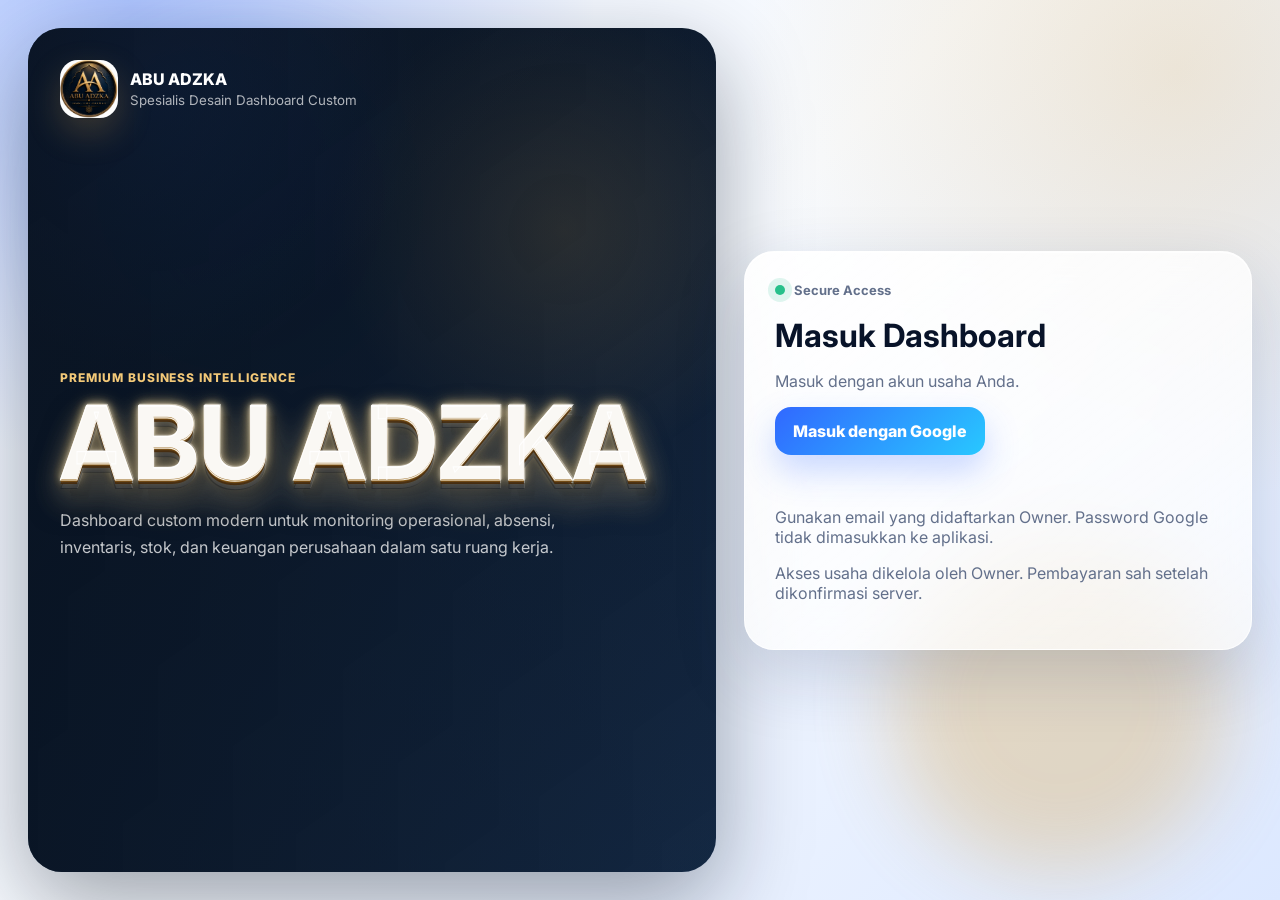
==== uji-v2/index.html @ 294c3aa7 "Add files via upload Tambah versi pengujian ABU ADZKA V2" ====
<!DOCTYPE html>
<html lang="id">
<head>
  <meta charset="UTF-8">
  <meta name="viewport" content="width=device-width, initial-scale=1.0">
  <title>ABU ADZKA Dashboard Custom</title>
  <meta name="theme-color" content="#07111f">
  <meta name="description" content="ABU ADZKA dashboard custom untuk absensi, inventaris, stock barang, dan laporan keuangan.">
  <meta name="mobile-web-app-capable" content="yes">
  <meta name="apple-mobile-web-app-capable" content="yes">
  <meta name="apple-mobile-web-app-status-bar-style" content="black-translucent">
  <meta name="apple-mobile-web-app-title" content="ABU ADZKA">
  
  <link rel="icon" type="image/png" sizes="192x192" href="icons/icon-192.png">
  <link rel="apple-touch-icon" href="icons/apple-touch-icon.png">
  <link rel="preconnect" href="https://fonts.googleapis.com">
  <link rel="preconnect" href="https://fonts.gstatic.com" crossorigin>
  <link href="https://fonts.googleapis.com/css2?family=Inter:wght@400;500;600;700;800&display=swap" rel="stylesheet">
  <link rel="stylesheet" href="styles.css">
<link rel="stylesheet" href="workspace.css">
<link rel="manifest" href="manifest.webmanifest">
</head>
<body>
  <div class="ambient ambient-a"></div>
  <div class="ambient ambient-b"></div>

  <main id="loginScreen" class="login-shell">
    <section class="login-stage">
      <div class="login-brand">
        <img src="assets/abu-adzka-logo.png" alt="Logo Abu Adzka">
        <div>
          <span>ABU ADZKA</span>
          <small>Spesialis Desain Dashboard Custom</small>
        </div>
      </div>
      <div class="login-visual">
        <div class="orbital-card card-one">
          <strong>USAHA</strong>
          <span>Pencatatan Terpusat</span>
        </div>
        <div class="orbital-card card-two">
          <strong>5</strong>
          <span>Sub Dashboard</span>
        </div>
        <div class="hologram">
          <img src="assets/abu-adzka-logo.png" alt="">
        </div>
      </div>
      <div class="login-copy">
        <p class="eyebrow">Premium Business Intelligence</p>
        <h1>ABU ADZKA</h1>
        <p>Dashboard custom modern untuk monitoring operasional, absensi, inventaris, stok, dan keuangan perusahaan dalam satu ruang kerja.</p>
      </div>
    </section>

    <section class="login-panel glass-panel">
      <div class="panel-head">
        <span class="status-dot"></span>
        <span>Secure Access</span>
      </div>
      <h2>Masuk Dashboard</h2>
      <p class="muted">Masuk dengan akun usaha Anda.</p>
      <div id="googleLogin"><button id="googleLoginBtn" class="primary-btn" type="button">Masuk dengan Google</button><p id="loginError" class="error-text" aria-live="polite"></p><p class="muted">Gunakan email yang didaftarkan Owner. Password Google tidak dimasukkan ke aplikasi.</p></div>
      <p class="muted">Akses usaha dikelola oleh Owner. Pembayaran sah setelah dikonfirmasi server.</p>
    </section>
  </main>

  <div id="appShell" class="app-shell hidden">
    <aside class="sidebar">
      <div class="brand-lockup">
        <img src="assets/abu-adzka-logo.png" alt="Logo Abu Adzka">
        <div>
          <strong>ABU ADZKA</strong>
          <span>Dashboard Custom</span>
        </div>
      </div>
      <nav class="nav-list" aria-label="Menu dashboard"><button class="nav-item active" data-view="main"><span class="icon icon-dashboard" aria-hidden="true"></span>Dashboard Utama</button>
<button class="nav-item " data-view="orders"><span class="icon icon-sales" aria-hidden="true"></span>Transaksi & Pemesanan</button>
<button class="nav-item " data-view="clients"><span class="icon icon-attendance" aria-hidden="true"></span>Data Base Klien</button>
<button class="nav-item " data-view="sales"><span class="icon icon-sales" aria-hidden="true"></span>Laporan Penjualan</button>
<button class="nav-item " data-view="finance"><span class="icon icon-finance" aria-hidden="true"></span>Laporan Keuangan</button>
<button class="nav-item " data-view="attendance"><span class="icon icon-attendance" aria-hidden="true"></span>Absensi Karyawan</button>
<button class="nav-item " data-view="inventory"><span class="icon icon-inventory" aria-hidden="true"></span>Daftar Inventaris</button>
<button class="nav-item " data-view="stock"><span class="icon icon-stock" aria-hidden="true"></span>Stock Barang</button>
<button class="nav-item " data-view="masters"><span class="icon icon-inventory" aria-hidden="true"></span>Master Dokumen</button>
<button class="nav-item " data-view="settings"><span class="icon icon-dashboard" aria-hidden="true"></span>Setting</button>
<button class="nav-item " data-view="history"><span class="icon icon-finance" aria-hidden="true"></span>History Transaksi</button></nav>
      <div class="profile-card">
        <img src="assets/abu-adzka-logo.png" alt="">
        <div>
          <strong id="profileName">Admin</strong>
          <span id="profileRole">Administrator</span>
        </div>
      </div>
      <button id="logoutBtn" class="ghost-btn">Keluar</button>
    </aside>

    <section class="workspace">
      <header class="topbar">
        <button id="menuToggle" class="icon-btn menu-lines" aria-label="Buka menu"><span></span><span></span><span></span></button>
        <div class="title-block">
          <p id="roleCaption">Administrator Workspace</p>
          <h2 id="viewTitle">Dashboard Utama</h2>
        </div>
        <div class="top-actions">
          <input id="globalSearch" type="search" placeholder="Cari data, menu, laporan...">
          <button id="themeToggle" class="icon-btn theme-glyph" aria-label="Ganti tema"><span></span></button>
          <button id="exportBtn" class="primary-btn small">Ekspor</button>
        </div>
      </header>

      <div id="connectionStatus" role="status" class="connection-status">Menghubungkan ke server…</div><div id="draftNotice"></div><section id="permissionNotice" class="permission-notice hidden"></section>

      <section id="view-main" class="view active"><div id="finance-overview"></div><p class="legacy-label">Ringkasan dan bagan asli dipertahankan di bawah. Grafik aktivitas, kehadiran, pengeluaran dan performa berikut masih ilustrasi lama; gunakan ringkasan keuangan server di atas untuk keputusan usaha.</p>
        <div class="metric-grid">
          <article class="metric-card blue">
            <span>Total Karyawan</span>
            <strong id="metricEmployees">0</strong>
            <small>+12% dari bulan lalu</small>
          </article>
          <article class="metric-card gold">
            <span>Total Inventaris</span>
            <strong id="metricInventory">0</strong>
            <small>+8% aset aktif</small>
          </article>
          <article class="metric-card coral">
            <span>Total Stock Barang</span>
            <strong id="metricStock">0</strong>
            <small>+15% perputaran barang</small>
          </article>
          <article class="metric-card mint">
            <span>Selisih Catatan Lama</span>
            <strong id="metricProfit">Rp 0</strong>
            <small>Belum direkonsiliasi ke buku kas</small>
          </article>
        </div>

        <div class="dashboard-grid">
          <article class="panel chart-panel">
            <div class="section-head">
              <div>
                <h3>Ringkasan Aktivitas</h3>
                <p>Performa operasional 7 hari terakhir</p>
              </div>
              <select>
                <option>7 Hari Terakhir</option>
                <option>30 Hari Terakhir</option>
              </select>
            </div>
            <div class="line-chart">
              <svg viewBox="0 0 720 260" role="img" aria-label="Grafik aktivitas">
                <defs>
                  <linearGradient id="chartFill" x1="0" x2="0" y1="0" y2="1">
                    <stop offset="0%" stop-color="#3c7bff" stop-opacity=".42"/>
                    <stop offset="100%" stop-color="#3c7bff" stop-opacity="0"/>
                  </linearGradient>
                  <filter id="lineGlow" x="-20%" y="-30%" width="140%" height="170%">
                    <feGaussianBlur stdDeviation="5" result="blur"/>
                    <feMerge>
                      <feMergeNode in="blur"/>
                      <feMergeNode in="SourceGraphic"/>
                    </feMerge>
                  </filter>
                </defs>
                <path class="grid-line" d="M20 48H700M20 108H700M20 168H700M20 228H700"/>
                <path class="area" d="M20 216 C90 94 126 142 170 82 C220 12 248 208 298 120 C348 28 382 140 430 160 C498 188 522 78 575 96 C626 114 646 60 700 24 L700 238 L20 238 Z"/>
                <path class="stroke-shadow" d="M20 216 C90 94 126 142 170 82 C220 12 248 208 298 120 C348 28 382 140 430 160 C498 188 522 78 575 96 C626 114 646 60 700 24"/>
                <path class="stroke" d="M20 216 C90 94 126 142 170 82 C220 12 248 208 298 120 C348 28 382 140 430 160 C498 188 522 78 575 96 C626 114 646 60 700 24"/>
              </svg>
            </div>
          </article>
          <article class="panel activity-panel">
            <div class="section-head">
              <div>
                <h3>Aktivitas Terbaru</h3>
                <p>Update sistem otomatis</p>
              </div>
            </div>
            <div id="activityList" class="activity-list"></div>
          </article>
        </div>

        <div class="mini-grid">
          <article class="panel radial-panel">
            <h3>Persentase Kehadiran</h3>
            <div class="radial" style="--value: 92"><strong>92%</strong><span>Bulan ini</span></div>
          </article>
          <article class="panel low-stock-panel">
            <h3>Stock Menipis</h3>
            <div id="lowStockList"></div>
          </article>
          <article class="panel donut-panel">
            <h3>Pengeluaran Bulan Ini</h3>
            <div class="donut"><strong>Rp 85,4 Jt</strong><span>Total</span></div>
          </article>
          <article class="panel histogram-panel">
            <h3>Performa Mingguan</h3>
            <div class="histogram-3d" aria-label="Histogram performa mingguan">
              <span style="--h: 46%; --c: #3168ff"><i>Sen</i></span>
              <span style="--h: 64%; --c: #28c8ff"><i>Sel</i></span>
              <span style="--h: 52%; --c: #d7a44b"><i>Rab</i></span>
              <span style="--h: 78%; --c: #28c08b"><i>Kam</i></span>
              <span style="--h: 90%; --c: #ff6177"><i>Jum</i></span>
              <span style="--h: 68%; --c: #7b61ff"><i>Sab</i></span>
            </div>
          </article>
        </div>
      </section>

      <section id="view-attendance" class="view"></section>
      <section id="view-inventory" class="view"></section>
      <section id="view-stock" class="view"></section>
      <section id="view-sales" class="view"></section>
      <section id="view-finance" class="view"></section><section id="view-orders" class="view"></section><section id="view-clients" class="view"></section><section id="view-masters" class="view"></section><section id="view-settings" class="view"></section><section id="view-history" class="view"></section>
    </section>
  </div>

  <div id="toast" class="toast" role="status" aria-live="polite"></div><dialog id="detailDialog"><button class="table-btn" onclick="this.closest('dialog').close()">Tutup</button><div id="detailBody"></div></dialog>
  
  <script src="app.js"></script>
<script src="config.js"></script>
<script src="google-transport.js"></script>
<script src="workspace.js"></script>
</body>
</html>
---- uji-v2/styles.css ----
:root {
  --bg: #07111f;
  --panel: rgba(255, 255, 255, .88);
  --panel-dark: rgba(9, 18, 35, .84);
  --text: #081329;
  --muted: #63708b;
  --line: rgba(95, 123, 172, .18);
  --blue: #3168ff;
  --cyan: #32d5ff;
  --gold: #d7a44b;
  --coral: #ff6177;
  --mint: #28c08b;
  --shadow: 0 24px 70px rgba(21, 41, 83, .18);
}

* { box-sizing: border-box; }

body {
  margin: 0;
  min-height: 100vh;
  font-family: Inter, system-ui, -apple-system, BlinkMacSystemFont, "Segoe UI", sans-serif;
  color: var(--text);
  background:
    radial-gradient(circle at 10% 0%, rgba(48, 104, 255, .34), transparent 32%),
    radial-gradient(circle at 92% 8%, rgba(215, 164, 75, .22), transparent 30%),
    linear-gradient(135deg, #eef4ff 0%, #f8fbff 45%, #dce8ff 100%);
  overflow-x: hidden;
}

button, input, select { font: inherit; }
button { cursor: pointer; }

.hidden { display: none !important; }

.ambient {
  position: fixed;
  width: 340px;
  height: 340px;
  border-radius: 50%;
  filter: blur(40px);
  opacity: .32;
  pointer-events: none;
}

.ambient-a { top: 6%; left: 6%; background: #2d74ff; }
.ambient-b { right: 4%; bottom: 3%; background: #d7a44b; }

.glass-panel,
.panel,
.metric-card,
.topbar,
.profile-card,
.credential-grid button {
  border: 1px solid rgba(255, 255, 255, .72);
  background: linear-gradient(145deg, rgba(255, 255, 255, .92), rgba(255, 255, 255, .68));
  box-shadow: var(--shadow), inset 0 1px 0 rgba(255, 255, 255, .72);
  backdrop-filter: blur(24px);
}

.login-shell {
  position: relative;
  z-index: 1;
  min-height: 100vh;
  display: grid;
  grid-template-columns: minmax(0, 1.15fr) minmax(340px, .85fr);
  gap: 28px;
  padding: 28px;
}

.login-stage {
  min-height: calc(100vh - 56px);
  border-radius: 34px;
  padding: 32px;
  color: white;
  overflow: hidden;
  position: relative;
  background:
    radial-gradient(circle at 78% 24%, rgba(215, 164, 75, .22), transparent 28%),
    radial-gradient(circle at 18% 8%, rgba(49, 104, 255, .18), transparent 28%),
    linear-gradient(145deg, rgba(7, 17, 31, .98), rgba(10, 35, 68, .94));
  box-shadow: 0 30px 90px rgba(6, 15, 32, .38);
}

.login-stage::before {
  content: "";
  position: absolute;
  inset: 0;
  background:
    linear-gradient(90deg, rgba(7, 17, 31, .78), rgba(7, 17, 31, .26)),
    linear-gradient(135deg, rgba(255, 255, 255, .04), transparent 38%);
}

.login-brand,
.login-copy,
.login-visual { position: relative; z-index: 1; }

.login-brand,
.brand-lockup {
  display: flex;
  align-items: center;
  gap: 12px;
}

.login-brand img,
.brand-lockup img {
  width: 58px;
  height: 58px;
  border-radius: 18px;
  object-fit: cover;
  box-shadow: 0 14px 35px rgba(215, 164, 75, .24);
}

.login-brand span,
.brand-lockup strong { display: block; font-weight: 800; }
.login-brand small,
.brand-lockup span { color: rgba(255, 255, 255, .68); }

.login-copy {
  max-width: 620px;
  margin-top: 28vh;
}

.eyebrow {
  color: #f3c978;
  font-weight: 800;
  letter-spacing: .08em;
  text-transform: uppercase;
  font-size: 12px;
}

.login-copy h1 {
  margin: 10px 0;
  font-size: clamp(46px, 8vw, 102px);
  line-height: .92;
  letter-spacing: 0;
  color: transparent;
  background:
    linear-gradient(180deg, #ffffff 0%, #fff8dd 18%, #f7ce73 36%, #b77922 58%, #fff2bd 76%, #ffffff 100%);
  -webkit-background-clip: text;
  background-clip: text;
  -webkit-text-stroke: 1.15px rgba(255, 255, 255, .86);
  text-shadow:
    0 -1px 0 rgba(255, 255, 255, .95),
    0 1px 0 #9d7027,
    0 2px 0 #704914,
    0 4px 0 rgba(70, 39, 5, .82),
    0 9px 0 rgba(6, 13, 27, .3),
    0 18px 34px rgba(0, 0, 0, .52),
    0 0 4px rgba(255, 255, 255, .52),
    0 0 8px rgba(255, 222, 139, .42),
    0 0 13px rgba(215, 164, 75, .3);
  filter:
    drop-shadow(1px -1px 0 rgba(255, 255, 255, .68))
    drop-shadow(10px 12px 0 rgba(0, 0, 0, .16))
    drop-shadow(0 0 7px rgba(255, 209, 96, .32));
}

.login-copy p:last-child {
  max-width: 560px;
  color: rgba(255, 255, 255, .76);
  line-height: 1.7;
}

.login-visual {
  display: none;
}

.hologram {
  position: absolute;
  right: 8%;
  top: 18%;
  width: min(34vw, 360px);
  aspect-ratio: 1;
  border-radius: 50%;
  transform: rotateY(-18deg) rotateX(10deg);
  filter: drop-shadow(0 38px 50px rgba(215, 164, 75, .28));
  opacity: .86;
}

.hologram img {
  width: 100%;
  height: 100%;
  object-fit: cover;
  border-radius: 50%;
}

.orbital-card {
  position: absolute;
  border: 1px solid rgba(255, 255, 255, .22);
  background: rgba(255, 255, 255, .1);
  backdrop-filter: blur(18px);
  border-radius: 22px;
  padding: 16px 18px;
  color: white;
  transform: rotateY(-18deg) translateZ(70px);
}

.orbital-card strong { display: block; font-size: 28px; }
.orbital-card span { color: rgba(255, 255, 255, .7); font-size: 12px; }
.card-one { right: 8%; bottom: 20%; }
.card-two { right: 34%; top: 26%; }

.login-panel {
  align-self: center;
  border-radius: 30px;
  padding: 30px;
  position: relative;
  z-index: 2;
}

.panel-head {
  display: flex;
  align-items: center;
  gap: 9px;
  color: var(--muted);
  font-size: 13px;
  font-weight: 700;
}

.status-dot {
  width: 10px;
  height: 10px;
  border-radius: 999px;
  background: var(--mint);
  box-shadow: 0 0 0 7px rgba(40, 192, 139, .14);
}

.login-panel h2 { margin: 18px 0 6px; font-size: 32px; }
.muted { color: var(--muted); }

form { display: grid; gap: 16px; margin-top: 24px; }
label span { display: block; font-size: 13px; font-weight: 800; margin-bottom: 8px; }
input, select {
  width: 100%;
  border: 1px solid rgba(79, 105, 154, .18);
  background: rgba(255, 255, 255, .78);
  border-radius: 16px;
  padding: 13px 14px;
  color: var(--text);
  outline: none;
}

input:focus, select:focus { border-color: rgba(49, 104, 255, .62); box-shadow: 0 0 0 4px rgba(49, 104, 255, .1); }

input[type="file"] {
  padding: 10px;
  cursor: pointer;
}

input[type="file"]::file-selector-button {
  border: 0;
  border-radius: 12px;
  padding: 10px 13px;
  margin-right: 12px;
  color: white;
  font-weight: 800;
  background: linear-gradient(135deg, #3168ff, #28c8ff);
  box-shadow: 0 10px 20px rgba(49, 104, 255, .18);
}

.primary-btn,
.ghost-btn,
.icon-btn,
.table-btn {
  border: 0;
  border-radius: 16px;
  font-weight: 800;
}

.primary-btn {
  color: white;
  padding: 14px 18px;
  background: linear-gradient(135deg, #3168ff, #28c8ff);
  box-shadow: 0 16px 34px rgba(49, 104, 255, .26);
}

.primary-btn.small { padding: 11px 15px; border-radius: 13px; }

.ghost-btn {
  color: white;
  padding: 13px 15px;
  background: rgba(255, 255, 255, .09);
}

.icon-btn {
  width: 44px;
  height: 44px;
  display: grid;
  place-items: center;
  background: rgba(255, 255, 255, .78);
  color: var(--text);
}

.error-text { min-height: 20px; color: #e63f55; font-weight: 700; }

.credential-grid {
  display: grid;
  grid-template-columns: repeat(3, 1fr);
  gap: 10px;
  margin-top: 20px;
}

.credential-grid button {
  border-radius: 16px;
  padding: 12px;
  color: var(--text);
  font-weight: 800;
}

.app-shell {
  position: relative;
  z-index: 1;
  min-height: 100vh;
  display: grid;
  grid-template-columns: 280px minmax(0, 1fr);
}

.sidebar {
  min-height: 100vh;
  position: sticky;
  top: 0;
  padding: 24px;
  display: flex;
  flex-direction: column;
  gap: 22px;
  color: white;
  background:
    linear-gradient(160deg, rgba(5, 13, 27, .98), rgba(12, 35, 72, .94)),
    radial-gradient(circle at 30% 12%, rgba(49, 104, 255, .5), transparent 32%);
  box-shadow: 18px 0 60px rgba(4, 13, 29, .28);
}

.nav-list { display: grid; gap: 9px; }

.nav-item {
  border: 1px solid transparent;
  border-radius: 16px;
  padding: 14px 14px;
  color: rgba(255, 255, 255, .76);
  background: transparent;
  display: flex;
  align-items: center;
  gap: 11px;
  text-align: left;
  font-weight: 800;
}

.nav-item.active,
.nav-item:hover {
  color: white;
  border-color: rgba(255, 255, 255, .16);
  background: linear-gradient(135deg, rgba(49, 104, 255, .8), rgba(40, 200, 255, .22));
  box-shadow: inset 0 1px 0 rgba(255, 255, 255, .16), 0 16px 38px rgba(49, 104, 255, .2);
}

.icon {
  width: 28px;
  height: 28px;
  display: grid;
  place-items: center;
  border-radius: 10px;
  background:
    linear-gradient(145deg, rgba(255, 255, 255, .2), rgba(255, 255, 255, .04)),
    radial-gradient(circle at 30% 20%, rgba(255, 255, 255, .28), transparent 38%);
  position: relative;
  flex: 0 0 28px;
  overflow: hidden;
  box-shadow:
    inset 1px 1px 0 rgba(255, 255, 255, .22),
    inset -3px -4px 8px rgba(0, 0, 0, .18),
    0 8px 16px rgba(0, 0, 0, .18);
  transform: translateZ(0);
}

.icon::before,
.icon::after {
  content: "";
  position: absolute;
}

.icon-dashboard::before {
  width: 14px;
  height: 14px;
  background:
    linear-gradient(currentColor 0 0) left top / 6px 6px no-repeat,
    linear-gradient(currentColor 0 0) right top / 6px 6px no-repeat,
    linear-gradient(currentColor 0 0) left bottom / 6px 6px no-repeat,
    linear-gradient(currentColor 0 0) right bottom / 6px 6px no-repeat;
  color: currentColor;
}

.icon-attendance::before {
  width: 14px;
  height: 14px;
  border: 2px solid currentColor;
  border-radius: 6px;
}

.icon-attendance::after {
  width: 8px;
  height: 2px;
  background: currentColor;
  top: 8px;
}

.icon-inventory::before {
  width: 14px;
  height: 14px;
  border: 2px solid currentColor;
  border-radius: 4px;
  transform: rotate(45deg) scale(.82);
}

.icon-stock::before {
  width: 16px;
  height: 12px;
  border-top: 2px solid currentColor;
  border-bottom: 2px solid currentColor;
}

.icon-stock::after {
  width: 16px;
  height: 2px;
  background: currentColor;
}

.icon-sales::before {
  width: 16px;
  height: 14px;
  border-left: 2px solid currentColor;
  border-bottom: 2px solid currentColor;
}

.icon-sales::after {
  width: 13px;
  height: 9px;
  border-top: 2px solid currentColor;
  border-right: 2px solid currentColor;
  transform: rotate(-38deg) translate(1px, -1px);
}

.icon-finance::before {
  width: 13px;
  height: 16px;
  border: 2px solid currentColor;
  border-radius: 4px;
}

.icon-finance::after {
  width: 7px;
  height: 2px;
  background: currentColor;
  box-shadow: 0 5px 0 currentColor;
}

.menu-lines {
  gap: 4px;
  padding: 0;
}

.menu-lines span {
  display: block;
  width: 18px;
  height: 2px;
  border-radius: 999px;
  background: currentColor;
}

.theme-glyph span {
  width: 18px;
  height: 18px;
  display: block;
  border-radius: 50%;
  border: 2px solid currentColor;
  background: linear-gradient(90deg, currentColor 0 50%, transparent 50% 100%);
}

.profile-card {
  margin-top: auto;
  border-radius: 20px;
  padding: 12px;
  display: flex;
  align-items: center;
  gap: 10px;
  background: rgba(255, 255, 255, .1);
  border-color: rgba(255, 255, 255, .16);
  color: white;
}

.profile-card img {
  width: 44px;
  height: 44px;
  border-radius: 14px;
  object-fit: cover;
}

.profile-card span { display: block; font-size: 12px; color: rgba(255,255,255,.64); }

.workspace {
  padding: 24px;
  min-width: 0;
}

.topbar {
  position: sticky;
  top: 18px;
  z-index: 10;
  border-radius: 24px;
  padding: 16px;
  display: flex;
  align-items: center;
  gap: 16px;
}

#menuToggle { display: none; }
.title-block { min-width: 220px; }
.title-block p { margin: 0 0 4px; color: var(--muted); font-size: 13px; font-weight: 800; }
.title-block h2 { margin: 0; font-size: 24px; }

.top-actions {
  margin-left: auto;
  display: flex;
  align-items: center;
  gap: 10px;
}

.top-actions input { width: min(34vw, 380px); }

.view { display: none; padding-top: 22px; }
.view.active { display: block; }

.metric-grid {
  display: grid;
  grid-template-columns: repeat(4, minmax(0, 1fr));
  gap: 16px;
}

.metric-card {
  position: relative;
  overflow: hidden;
  min-height: 142px;
  padding: 22px;
  border-radius: 24px;
  transform-style: preserve-3d;
  isolation: isolate;
  box-shadow:
    0 28px 70px rgba(21, 41, 83, .18),
    0 12px 22px rgba(49, 104, 255, .08),
    inset 0 1px 0 rgba(255, 255, 255, .9),
    inset 0 -14px 34px rgba(16, 32, 62, .06);
}

.metric-card::after {
  content: "";
  position: absolute;
  right: -34px;
  top: -34px;
  width: 112px;
  height: 112px;
  border-radius: 34px;
  transform: rotate(20deg);
  background: var(--accent);
  opacity: .18;
  filter: blur(.2px);
  box-shadow: -18px 26px 34px rgba(11, 25, 50, .08);
  z-index: 0;
}

.metric-card::before {
  content: "";
  position: absolute;
  right: 24px;
  bottom: 22px;
  width: 44px;
  height: 44px;
  border-radius: 14px;
  background:
    linear-gradient(145deg, color-mix(in srgb, var(--accent), white 20%), color-mix(in srgb, var(--accent), black 8%));
  box-shadow:
    0 18px 32px color-mix(in srgb, var(--accent), transparent 70%),
    inset 2px 2px 0 rgba(255, 255, 255, .38),
    inset -8px -10px 18px rgba(0, 0, 0, .14);
  opacity: .34;
  transform: translateZ(0) rotateX(10deg) rotateY(-12deg);
  z-index: 0;
  pointer-events: none;
}

.metric-card span,
.metric-card strong,
.metric-card small {
  position: relative;
  z-index: 1;
}
.metric-card span { color: var(--muted); font-weight: 800; font-size: 13px; }
.metric-card strong { display: block; margin: 16px 0 8px; font-size: clamp(27px, 3vw, 38px); text-shadow: 0 8px 18px rgba(11, 24, 52, .14); }
.metric-card small { color: var(--mint); font-weight: 800; }
.metric-card.blue { --accent: var(--blue); }
.metric-card.gold { --accent: var(--gold); }
.metric-card.coral { --accent: var(--coral); }
.metric-card.mint { --accent: var(--mint); }

.dashboard-grid {
  display: grid;
  grid-template-columns: minmax(0, 1.25fr) minmax(320px, .75fr);
  gap: 16px;
  margin-top: 16px;
}

.mini-grid,
.data-layout {
  display: grid;
  grid-template-columns: repeat(4, minmax(0, 1fr));
  gap: 16px;
  margin-top: 16px;
}

.panel {
  border-radius: 24px;
  padding: 20px;
}

.section-head {
  display: flex;
  justify-content: space-between;
  gap: 14px;
  align-items: start;
  margin-bottom: 16px;
}

.section-head h3,
.panel h3 { margin: 0 0 6px; }
.section-head p { margin: 0; color: var(--muted); font-size: 13px; }
.section-head select { width: auto; min-width: 150px; padding: 10px 12px; border-radius: 13px; }

.line-chart svg { width: 100%; height: 260px; display: block; }
.line-chart {
  position: relative;
  border-radius: 20px;
  overflow: hidden;
  background:
    linear-gradient(180deg, rgba(255,255,255,.18), rgba(49,104,255,.04)),
    repeating-linear-gradient(90deg, transparent 0 68px, rgba(49,104,255,.05) 69px 70px);
  transform: perspective(900px) rotateX(4deg);
  box-shadow:
    inset 0 1px 0 rgba(255,255,255,.72),
    inset 0 -24px 50px rgba(49,104,255,.08);
}
.line-chart::after {
  content: "";
  position: absolute;
  inset: auto 7% 8px 7%;
  height: 20px;
  border-radius: 50%;
  background: rgba(49, 104, 255, .24);
  filter: blur(16px);
}
.grid-line { stroke: rgba(94, 116, 155, .18); stroke-width: 1; }
.area { fill: url(#chartFill); }
.stroke-shadow { fill: none; stroke: rgba(15, 42, 110, .28); stroke-width: 14; stroke-linecap: round; transform: translateY(12px); }
.stroke { fill: none; stroke: #3168ff; stroke-width: 6; stroke-linecap: round; filter: url(#lineGlow); }

.activity-list { display: grid; gap: 13px; }
.activity-item {
  display: grid;
  grid-template-columns: 38px 1fr auto;
  gap: 12px;
  align-items: center;
}
.activity-icon {
  width: 38px;
  height: 38px;
  border-radius: 14px;
  display: grid;
  place-items: center;
  color: white;
  font-size: 11px;
  font-weight: 900;
  background:
    linear-gradient(145deg, #47dbff, #3168ff 62%, #1742c7),
    radial-gradient(circle at 30% 20%, rgba(255,255,255,.7), transparent 24%);
  box-shadow:
    0 14px 24px rgba(49,104,255,.28),
    inset 1px 1px 0 rgba(255,255,255,.42),
    inset -8px -10px 18px rgba(0,0,0,.18);
}
.activity-item strong { display: block; font-size: 13px; }
.activity-item small { color: var(--muted); }

.radial,
.donut {
  width: 170px;
  height: 170px;
  margin: 18px auto 4px;
  border-radius: 50%;
  display: grid;
  place-items: center;
  text-align: center;
  position: relative;
  background: conic-gradient(#3168ff calc(var(--value) * 1%), rgba(49,104,255,.12) 0);
  transform: perspective(700px) rotateX(12deg);
  box-shadow:
    0 24px 42px rgba(49, 104, 255, .18),
    inset 0 7px 8px rgba(255,255,255,.45),
    inset 0 -16px 22px rgba(0,0,0,.12);
}

.donut {
  background:
    conic-gradient(#3168ff 0 38%, #28c08b 38% 62%, #ffbd59 62% 82%, #ff6177 82%),
    radial-gradient(circle at 35% 25%, rgba(255,255,255,.48), transparent 28%);
}
.radial::before,
.donut::before {
  content: "";
  position: absolute;
  inset: 16px;
  border-radius: 50%;
  background: #fff;
  box-shadow: inset 0 0 30px rgba(49, 104, 255, .09);
}

.radial::after,
.donut::after {
  content: "";
  position: absolute;
  inset: 8px 22px auto 22px;
  height: 42px;
  border-radius: 50%;
  background: rgba(255,255,255,.26);
  filter: blur(4px);
}
.radial strong,
.radial span,
.donut strong,
.donut span { position: relative; z-index: 1; display: block; }
.radial strong { font-size: 34px; }
.donut strong { max-width: 92px; font-size: 18px; }

.histogram-panel {
  overflow: hidden;
}

.histogram-3d {
  height: 190px;
  display: grid;
  grid-template-columns: repeat(6, 1fr);
  align-items: end;
  gap: 14px;
  padding: 18px 12px 24px;
  border-radius: 20px;
  background:
    linear-gradient(180deg, rgba(255,255,255,.34), rgba(49,104,255,.05)),
    repeating-linear-gradient(0deg, transparent 0 38px, rgba(94,116,155,.12) 39px 40px);
  transform: perspective(900px) rotateX(7deg);
  box-shadow: inset 0 1px 0 rgba(255,255,255,.78), inset 0 -18px 34px rgba(49,104,255,.08);
}

.histogram-3d span {
  --bar: var(--c);
  position: relative;
  height: var(--h);
  min-height: 36px;
  border-radius: 12px 12px 8px 8px;
  background:
    linear-gradient(90deg, color-mix(in srgb, var(--bar), white 34%), var(--bar) 58%, color-mix(in srgb, var(--bar), black 18%));
  box-shadow:
    10px 12px 18px rgba(12, 26, 58, .18),
    inset 2px 2px 0 rgba(255,255,255,.4),
    inset -7px -8px 14px rgba(0,0,0,.16);
}

.histogram-3d span::before {
  content: "";
  position: absolute;
  inset: -9px 6px auto 6px;
  height: 16px;
  border-radius: 50%;
  background: color-mix(in srgb, var(--bar), white 20%);
  box-shadow: inset 0 3px 5px rgba(255,255,255,.45);
}

.histogram-3d span::after {
  content: "";
  position: absolute;
  inset: auto 2px -18px 2px;
  height: 20px;
  border-radius: 50%;
  background: color-mix(in srgb, var(--bar), transparent 72%);
  filter: blur(7px);
}

.histogram-3d i {
  position: absolute;
  left: 50%;
  bottom: -28px;
  transform: translateX(-50%) rotateX(-7deg);
  font-style: normal;
  font-size: 11px;
  font-weight: 900;
  color: var(--muted);
}

.low-row {
  display: flex;
  justify-content: space-between;
  gap: 12px;
  align-items: center;
  padding: 12px 0;
  border-bottom: 1px solid var(--line);
}
.low-row:last-child { border-bottom: 0; }
.low-row span { color: #e2455d; font-size: 12px; font-weight: 800; }

.permission-notice {
  margin-top: 18px;
  padding: 14px 16px;
  border-radius: 18px;
  color: #725113;
  background: rgba(255, 218, 139, .38);
  border: 1px solid rgba(215, 164, 75, .24);
  font-weight: 700;
}

.data-layout {
  grid-template-columns: 360px minmax(0, 1fr);
  align-items: start;
}

.form-panel form { margin-top: 4px; }
.form-grid { display: grid; grid-template-columns: repeat(2, minmax(0, 1fr)); gap: 12px; }
.form-grid label.full { grid-column: 1 / -1; }

.table-panel { min-width: 0; overflow: hidden; }
.table-wrap { overflow-x: auto; }
table {
  width: 100%;
  border-collapse: collapse;
  min-width: 920px;
}
th, td {
  padding: 14px 12px;
  border-bottom: 1px solid var(--line);
  text-align: left;
  font-size: 13px;
}
th { color: var(--muted); font-weight: 800; background: rgba(49, 104, 255, .04); }
td strong { display: block; }

.status-pill {
  display: inline-flex;
  align-items: center;
  min-width: 68px;
  justify-content: center;
  padding: 7px 10px;
  border-radius: 999px;
  font-weight: 800;
  font-size: 12px;
  background: rgba(40, 192, 139, .12);
  color: #15996d;
}
.status-pill.warn { background: rgba(255, 189, 89, .16); color: #a66a00; }
.status-pill.bad { background: rgba(255, 97, 119, .13); color: #d83d54; }
.status-pill.info { background: rgba(49, 104, 255, .12); color: #3168ff; }

.attendance-photo {
  width: 52px;
  height: 52px;
  display: block;
  object-fit: cover;
  border-radius: 16px;
  border: 2px solid rgba(255, 255, 255, .86);
  box-shadow:
    0 12px 22px rgba(21, 41, 83, .16),
    inset 0 1px 0 rgba(255, 255, 255, .6);
}

.photo-empty {
  display: inline-flex;
  align-items: center;
  min-height: 34px;
  padding: 7px 10px;
  border-radius: 999px;
  color: var(--muted);
  background: rgba(99, 112, 139, .1);
  font-size: 12px;
  font-weight: 800;
  white-space: nowrap;
}

.photo-link {
  display: inline-flex;
  align-items: center;
  min-height: 34px;
  padding: 7px 11px;
  border-radius: 999px;
  color: #3168ff;
  background: rgba(49, 104, 255, .1);
  font-size: 12px;
  font-weight: 900;
  text-decoration: none;
  white-space: nowrap;
}

.table-actions { display: flex; gap: 8px; }
.table-btn {
  padding: 8px 10px;
  color: #3168ff;
  background: rgba(49, 104, 255, .1);
}
.table-btn.delete { color: #d83d54; background: rgba(255, 97, 119, .12); }
.table-btn[disabled],
button[disabled],
input[disabled],
select[disabled] {
  cursor: not-allowed;
  opacity: .55;
}

.toolbar {
  display: flex;
  justify-content: space-between;
  gap: 12px;
  align-items: center;
  margin-bottom: 14px;
}

.toast {
  position: fixed;
  right: 22px;
  bottom: 22px;
  z-index: 30;
  padding: 13px 16px;
  border-radius: 16px;
  color: white;
  background: rgba(7, 17, 31, .92);
  box-shadow: 0 18px 40px rgba(7, 17, 31, .24);
  opacity: 0;
  transform: translateY(14px);
  transition: .25s ease;
}
.toast.show { opacity: 1; transform: translateY(0); }

body.dark {
  --text: #edf4ff;
  --muted: #9eb1d0;
  --line: rgba(205, 220, 255, .12);
  background:
    radial-gradient(circle at 10% 0%, rgba(49, 104, 255, .28), transparent 34%),
    radial-gradient(circle at 82% 20%, rgba(215, 164, 75, .18), transparent 28%),
    linear-gradient(135deg, #050b15 0%, #0c1729 48%, #0f1d35 100%);
}
body.dark .panel,
body.dark .metric-card,
body.dark .topbar,
body.dark .login-panel,
body.dark input,
body.dark select,
body.dark .icon-btn {
  color: var(--text);
  background: linear-gradient(145deg, rgba(13, 27, 50, .88), rgba(18, 37, 68, .68));
  border-color: rgba(255, 255, 255, .12);
}
body.dark th { background: rgba(255, 255, 255, .05); }
body.dark .radial::before,
body.dark .donut::before { background: #111f36; }

@media (max-width: 1080px) {
  .login-shell { grid-template-columns: 1fr; }
  .login-stage { min-height: 560px; }
  .login-copy { margin-top: 260px; }
  .metric-grid { grid-template-columns: repeat(2, minmax(0, 1fr)); }
  .dashboard-grid,
  .data-layout { grid-template-columns: 1fr; }
}

@media (max-width: 820px) {
  .app-shell { grid-template-columns: 1fr; }
  .sidebar {
    position: fixed;
    z-index: 20;
    width: min(86vw, 320px);
    transform: translateX(-105%);
    transition: .24s ease;
  }
  .sidebar.open { transform: translateX(0); }
  #menuToggle { display: grid; }
  .workspace { padding: 14px; }
  .topbar {
    top: 10px;
    align-items: flex-start;
    flex-wrap: wrap;
  }
  .top-actions {
    width: 100%;
    margin-left: 0;
  }
  .top-actions input { flex: 1; width: auto; min-width: 0; }
  .mini-grid { grid-template-columns: 1fr; }
}

@media (max-width: 620px) {
  .login-shell { padding: 14px; gap: 14px; }
  .login-stage { min-height: 460px; border-radius: 26px; padding: 22px; }
  .hologram { width: 250px; right: -34px; top: 120px; opacity: .55; }
  .card-two { right: 24px; top: 120px; }
  .card-one { right: 22px; bottom: 92px; }
  .login-copy { margin-top: 240px; }
  .login-panel { padding: 22px; border-radius: 24px; }
  .credential-grid,
  .metric-grid,
  .form-grid { grid-template-columns: 1fr; }
  .section-head,
  .toolbar { flex-direction: column; align-items: stretch; }
  .title-block h2 { font-size: 20px; }
  .metric-card { min-height: 122px; }
  .primary-btn.small { padding-inline: 11px; }
}
---- uji-v2/workspace.css ----
/* Extensions reuse original ABU ADZKA palette and components. */
.connection-status{padding:12px 16px;border-radius:12px;background:rgba(49,104,255,.08);color:var(--text);margin:12px 0;font-size:13px}.pending,.info-line,.legacy-label{padding:16px;border-radius:12px;background:rgba(215,164,75,.13);line-height:1.6;margin:16px 0}.pending{border-left:4px solid var(--gold)}.panel{margin-bottom:20px}.panel h3{margin-top:0}.panel>form{margin-top:18px}fieldset{border:0;padding:0;margin:0;min-width:0}fieldset>.primary-btn{margin-top:16px}.filter-grid{display:grid;grid-template-columns:repeat(4,minmax(0,1fr));gap:12px;margin:20px 0}.filter-grid label,.form-grid label{display:flex;flex-direction:column;gap:8px;font-size:13px}.filter-grid input,.filter-grid select,.form-grid input,.form-grid select{width:100%;min-width:0}.full{grid-column:1/-1}.new-metrics{grid-template-columns:repeat(3,minmax(0,1fr))}.new-metrics button{text-align:left;border:0;min-width:0}.new-metrics strong{font-size:clamp(19px,2vw,29px);overflow-wrap:anywhere}.quick-actions{display:flex;gap:10px;flex-wrap:wrap;margin:16px 0}.allocation-box{min-width:0}.allocation-box input{min-width:130px}.allocation-box table{min-width:620px}.cash-chart{height:185px;display:flex;align-items:flex-end;gap:12px;overflow-x:auto;padding:8px 2px 28px}.cash-chart-day{position:relative;display:flex;align-items:flex-end;gap:4px;min-width:42px}.cash-chart-day small{position:absolute;bottom:-22px;font-size:10px}.cash-bar{width:16px;border-radius:5px 5px 0 0;display:block}.cash-bar.in{background:var(--blue)}.cash-bar.out{background:var(--coral)}dialog{max-width:min(1050px,94vw);width:94vw;max-height:90vh;overflow:auto;border:1px solid var(--line);border-radius:24px;padding:24px;color:var(--text);background:#f8fbff;box-shadow:var(--shadow)}dialog::backdrop{background:rgba(7,17,31,.65)}body.dark dialog{background:#111f36}pre{white-space:pre-wrap;overflow-wrap:anywhere;font-size:12px;max-width:620px;max-height:280px;overflow:auto}.document-head img{width:70px;height:70px;object-fit:contain}.document-head{text-align:center;border-bottom:1px solid var(--line);margin-bottom:22px}summary{cursor:pointer;font-weight:700;line-height:1.6}.sidebar{overflow-y:auto}.nav-item{font-size:12px;padding-top:10px;padding-bottom:10px}.nav-list{gap:5px}table .table-btn{margin:3px;white-space:nowrap}td small{display:block}input:focus,select:focus,button:focus-visible{outline:2px solid var(--blue);outline-offset:2px}.table-wrap{max-width:100%}.data-layout{align-items:start}.form-panel .metric-grid{display:grid!important;grid-template-columns:repeat(auto-fit,minmax(140px,1fr))!important}
@media(max-width:1080px){.filter-grid{grid-template-columns:repeat(2,minmax(0,1fr))}.new-metrics{grid-template-columns:repeat(2,minmax(0,1fr))}}
@media(max-width:620px){.filter-grid,.new-metrics{grid-template-columns:1fr}.panel{padding:16px}.quick-actions>*{flex:1 1 auto}dialog{padding:16px}.cash-chart{gap:7px}.form-panel .metric-grid{grid-template-columns:1fr!important}}
@media print{body>*{display:none!important}body>dialog[open]{display:block!important;position:static;max-width:none;max-height:none;width:auto;overflow:visible;box-shadow:none;border:0;background:white;color:black}dialog>button,.no-print{display:none!important}dialog table{min-width:0;width:100%;font-size:10px}dialog th,dialog td{padding:6px;font-size:10px}dialog .table-wrap{overflow:visible}dialog .table-btn{border:0;background:none;color:black}dialog .panel{box-shadow:none}dialog tr{break-inside:avoid}}
.panel,.workspace,.view,.data-layout,.dashboard-grid,.mini-grid,#finance-overview,.dashboard-grid>*,.data-layout>*{min-width:0}.dashboard-grid>.panel{max-width:100%}.form-grid .full{min-width:0}
@media(max-width:820px){.dashboard-grid,.data-layout{grid-template-columns:minmax(0,1fr)}.workspace{width:100%}.filter-grid{grid-template-columns:repeat(2,minmax(0,1fr))}.filter-grid label{font-size:12px}}
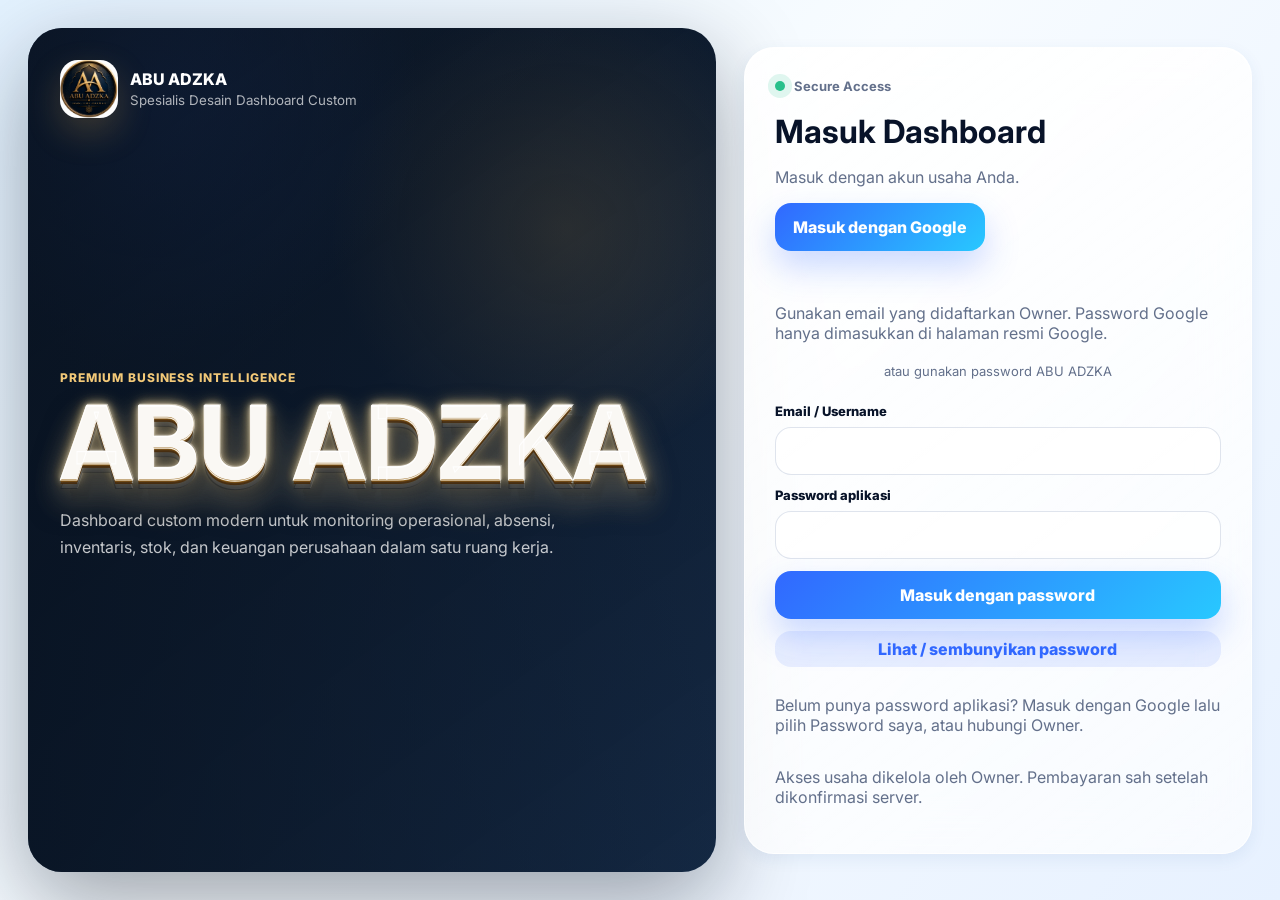
==== commit 37f569c6: "Add files via upload Pembaruan dashboard ABU ADZKA V5" ====
--- a/uji-v2/index.html
+++ b/uji-v2/index.html
@@ -17,7 +17,7 @@
   <link rel="preconnect" href="https://fonts.gstatic.com" crossorigin>
   <link href="https://fonts.googleapis.com/css2?family=Inter:wght@400;500;600;700;800&display=swap" rel="stylesheet">
   <link rel="stylesheet" href="styles.css">
-<link rel="stylesheet" href="workspace.css">
+<link rel="stylesheet" href="workspace.css"><link rel="stylesheet" href="executive.css">
 <link rel="manifest" href="manifest.webmanifest">
 </head>
 <body>
@@ -60,12 +60,20 @@
       </div>
       <h2>Masuk Dashboard</h2>
       <p class="muted">Masuk dengan akun usaha Anda.</p>
-      <div id="googleLogin"><button id="googleLoginBtn" class="primary-btn" type="button">Masuk dengan Google</button><p id="loginError" class="error-text" aria-live="polite"></p><p class="muted">Gunakan email yang didaftarkan Owner. Password Google tidak dimasukkan ke aplikasi.</p></div>
-      <p class="muted">Akses usaha dikelola oleh Owner. Pembayaran sah setelah dikonfirmasi server.</p>
+      <div id="googleLogin"><button id="googleLoginBtn" class="primary-btn" type="button">Masuk dengan Google</button><p id="loginError" class="error-text" aria-live="polite"></p><p class="muted">Gunakan email yang didaftarkan Owner. Password Google hanya dimasukkan di halaman resmi Google.</p></div>
+      <div class="password-divider">atau gunakan password ABU ADZKA</div>
+<form id="passwordLoginForm" autocomplete="on">
+<label><span>Email / Username</span><input name="username" type="text" autocomplete="username" maxlength="160" required></label>
+<label><span>Password aplikasi</span><input name="password" type="password" autocomplete="current-password" maxlength="72" required></label>
+<button class="primary-btn" type="submit">Masuk dengan password</button><button type="button" class="table-btn" data-password-toggle>Lihat / sembunyikan password</button>
+<p class="muted">Belum punya password aplikasi? Masuk dengan Google lalu pilih Password saya, atau hubungi Owner.</p>
+</form>
+<p class="muted">Akses usaha dikelola oleh Owner. Pembayaran sah setelah dikonfirmasi server.</p>
     </section>
   </main>
 
-  <div id="appShell" class="app-shell hidden">
+  <main id="passwordGate" class="login-shell hidden"><section class="login-panel glass-panel"><h2>Ganti password sementara</h2><p>Owner telah mengatur ulang password aplikasi Anda. Buat password pribadi sebelum melanjutkan.</p><div id="passwordGateBody"></div><button type="button" class="ghost-btn" data-password-signout>Keluar</button></section></main>
+<div id="appShell" class="app-shell hidden">
     <aside class="sidebar">
       <div class="brand-lockup">
         <img src="assets/abu-adzka-logo.png" alt="Logo Abu Adzka">
@@ -76,7 +84,7 @@
       </div>
       <nav class="nav-list" aria-label="Menu dashboard"><button class="nav-item active" data-view="main"><span class="icon icon-dashboard" aria-hidden="true"></span>Dashboard Utama</button>
 <button class="nav-item " data-view="orders"><span class="icon icon-sales" aria-hidden="true"></span>Transaksi & Pemesanan</button>
-<button class="nav-item " data-view="clients"><span class="icon icon-attendance" aria-hidden="true"></span>Data Base Klien</button>
+<button class="nav-item" data-view="marketing"><span class="icon" aria-hidden="true"></span>Marketing</button><button class="nav-item" data-view="crm"><span class="icon" aria-hidden="true"></span>CRM &amp; Leads</button><button class="nav-item " data-view="clients"><span class="icon icon-attendance" aria-hidden="true"></span>Data Base Klien</button>
 <button class="nav-item " data-view="sales"><span class="icon icon-sales" aria-hidden="true"></span>Laporan Penjualan</button>
 <button class="nav-item " data-view="finance"><span class="icon icon-finance" aria-hidden="true"></span>Laporan Keuangan</button>
 <button class="nav-item " data-view="attendance"><span class="icon icon-attendance" aria-hidden="true"></span>Absensi Karyawan</button>
@@ -92,7 +100,8 @@
           <span id="profileRole">Administrator</span>
         </div>
       </div>
-      <button id="logoutBtn" class="ghost-btn">Keluar</button>
+      <button type="button" class="ghost-btn" data-password-self>Password saya</button>
+<button id="logoutBtn" class="ghost-btn">Keluar</button>
     </aside>
 
     <section class="workspace">
@@ -102,7 +111,7 @@
           <p id="roleCaption">Administrator Workspace</p>
           <h2 id="viewTitle">Dashboard Utama</h2>
         </div>
-        <div class="top-actions">
+        <div class="top-actions"><div id="liveClock" aria-label="Waktu lokal perangkat"></div><button type="button" id="headerUser" data-photo-self class="header-user" aria-label="Foto dan profil saya"></button>
           <input id="globalSearch" type="search" placeholder="Cari data, menu, laporan...">
           <button id="themeToggle" class="icon-btn theme-glyph" aria-label="Ganti tema"><span></span></button>
           <button id="exportBtn" class="primary-btn small">Ekspor</button>
@@ -111,22 +120,22 @@
 
       <div id="connectionStatus" role="status" class="connection-status">Menghubungkan ke server…</div><div id="draftNotice"></div><section id="permissionNotice" class="permission-notice hidden"></section>
 
-      <section id="view-main" class="view active"><div id="finance-overview"></div><p class="legacy-label">Ringkasan dan bagan asli dipertahankan di bawah. Grafik aktivitas, kehadiran, pengeluaran dan performa berikut masih ilustrasi lama; gunakan ringkasan keuangan server di atas untuk keputusan usaha.</p>
+      <section id="view-main" class="view active"><div id="finance-overview"></div><p class="legacy-label">RINGKASAN OPERASIONAL · Bagan lama tetap tersedia dan dihitung dari catatan tersimpan. Data lama belum otomatis menjadi pembukuan kas.</p>
         <div class="metric-grid">
           <article class="metric-card blue">
             <span>Total Karyawan</span>
             <strong id="metricEmployees">0</strong>
-            <small>+12% dari bulan lalu</small>
+            <small>Dari catatan tersimpan</small>
           </article>
           <article class="metric-card gold">
             <span>Total Inventaris</span>
             <strong id="metricInventory">0</strong>
-            <small>+8% aset aktif</small>
+            <small>Dari catatan tersimpan</small>
           </article>
           <article class="metric-card coral">
             <span>Total Stock Barang</span>
             <strong id="metricStock">0</strong>
-            <small>+15% perputaran barang</small>
+            <small>Dari catatan tersimpan</small>
           </article>
           <article class="metric-card mint">
             <span>Selisih Catatan Lama</span>
@@ -163,9 +172,9 @@
                   </filter>
                 </defs>
                 <path class="grid-line" d="M20 48H700M20 108H700M20 168H700M20 228H700"/>
-                <path class="area" d="M20 216 C90 94 126 142 170 82 C220 12 248 208 298 120 C348 28 382 140 430 160 C498 188 522 78 575 96 C626 114 646 60 700 24 L700 238 L20 238 Z"/>
-                <path class="stroke-shadow" d="M20 216 C90 94 126 142 170 82 C220 12 248 208 298 120 C348 28 382 140 430 160 C498 188 522 78 575 96 C626 114 646 60 700 24"/>
-                <path class="stroke" d="M20 216 C90 94 126 142 170 82 C220 12 248 208 298 120 C348 28 382 140 430 160 C498 188 522 78 575 96 C626 114 646 60 700 24"/>
+                <path class="area" d=""/>
+                <path class="stroke-shadow" d=""/>
+                <path class="stroke" d=""/>
               </svg>
             </div>
           </article>
@@ -183,7 +192,7 @@
         <div class="mini-grid">
           <article class="panel radial-panel">
             <h3>Persentase Kehadiran</h3>
-            <div class="radial" style="--value: 92"><strong>92%</strong><span>Bulan ini</span></div>
+            <div class="radial" style="--value: 0"><strong>Belum ada data</strong><span>Bulan ini</span></div>
           </article>
           <article class="panel low-stock-panel">
             <h3>Stock Menipis</h3>
@@ -191,17 +200,17 @@
           </article>
           <article class="panel donut-panel">
             <h3>Pengeluaran Bulan Ini</h3>
-            <div class="donut"><strong>Rp 85,4 Jt</strong><span>Total</span></div>
+            <div class="donut"><strong>Belum ada data</strong><span>Total</span></div>
           </article>
           <article class="panel histogram-panel">
             <h3>Performa Mingguan</h3>
             <div class="histogram-3d" aria-label="Histogram performa mingguan">
-              <span style="--h: 46%; --c: #3168ff"><i>Sen</i></span>
-              <span style="--h: 64%; --c: #28c8ff"><i>Sel</i></span>
-              <span style="--h: 52%; --c: #d7a44b"><i>Rab</i></span>
-              <span style="--h: 78%; --c: #28c08b"><i>Kam</i></span>
-              <span style="--h: 90%; --c: #ff6177"><i>Jum</i></span>
-              <span style="--h: 68%; --c: #7b61ff"><i>Sab</i></span>
+              <span style="--h: 0%; --c: #3168ff"><i>Sen</i></span>
+              <span style="--h: 0%; --c: #28c8ff"><i>Sel</i></span>
+              <span style="--h: 0%; --c: #d7a44b"><i>Rab</i></span>
+              <span style="--h: 0%; --c: #28c08b"><i>Kam</i></span>
+              <span style="--h: 0%; --c: #ff6177"><i>Jum</i></span>
+              <span style="--h: 0%; --c: #7b61ff"><i>Sab</i></span>
             </div>
           </article>
         </div>
@@ -211,15 +220,16 @@
       <section id="view-inventory" class="view"></section>
       <section id="view-stock" class="view"></section>
       <section id="view-sales" class="view"></section>
-      <section id="view-finance" class="view"></section><section id="view-orders" class="view"></section><section id="view-clients" class="view"></section><section id="view-masters" class="view"></section><section id="view-settings" class="view"></section><section id="view-history" class="view"></section>
+      <section id="view-finance" class="view"></section><section id="view-orders" class="view"></section><section id="view-clients" class="view"></section><section id="view-masters" class="view"></section><section id="view-settings" class="view"></section><section id="view-history" class="view"></section><section id="view-marketing" class="view"></section><section id="view-crm" class="view"></section>
     </section>
   </div>
 
   <div id="toast" class="toast" role="status" aria-live="polite"></div><dialog id="detailDialog"><button class="table-btn" onclick="this.closest('dialog').close()">Tutup</button><div id="detailBody"></div></dialog>
   
   <script src="app.js"></script>
-<script src="config.js"></script>
-<script src="google-transport.js"></script>
-<script src="workspace.js"></script>
+<script src="config.js"></script>
+<script src="google-transport.js"></script>
+<script src="password-ui.js"></script>
+<script src="workspace.js"></script><script src="executive-model.js"></script><script src="executive.js"></script>
 </body>
 </html>
--- a/uji-v2/workspace.css
+++ b/uji-v2/workspace.css
@@ -3,5 +3,13 @@
 @media(max-width:1080px){.filter-grid{grid-template-columns:repeat(2,minmax(0,1fr))}.new-metrics{grid-template-columns:repeat(2,minmax(0,1fr))}}
 @media(max-width:620px){.filter-grid,.new-metrics{grid-template-columns:1fr}.panel{padding:16px}.quick-actions>*{flex:1 1 auto}dialog{padding:16px}.cash-chart{gap:7px}.form-panel .metric-grid{grid-template-columns:1fr!important}}
 @media print{body>*{display:none!important}body>dialog[open]{display:block!important;position:static;max-width:none;max-height:none;width:auto;overflow:visible;box-shadow:none;border:0;background:white;color:black}dialog>button,.no-print{display:none!important}dialog table{min-width:0;width:100%;font-size:10px}dialog th,dialog td{padding:6px;font-size:10px}dialog .table-wrap{overflow:visible}dialog .table-btn{border:0;background:none;color:black}dialog .panel{box-shadow:none}dialog tr{break-inside:avoid}}
-.panel,.workspace,.view,.data-layout,.dashboard-grid,.mini-grid,#finance-overview,.dashboard-grid>*,.data-layout>*{min-width:0}.dashboard-grid>.panel{max-width:100%}.form-grid .full{min-width:0}
+.panel,.workspace,.view,.data-layout,.dashboard-grid,.mini-grid,#finance-overview,.dashboard-grid>*,.data-layout>*{min-width:0}.dashboard-grid>.panel{max-width:100%}.form-grid .full{min-width:0}
 @media(max-width:820px){.dashboard-grid,.data-layout{grid-template-columns:minmax(0,1fr)}.workspace{width:100%}.filter-grid{grid-template-columns:repeat(2,minmax(0,1fr))}.filter-grid label{font-size:12px}}
+
+/* Settings additions: keep existing palette and original forms. */
+[data-new="user"] .form-grid>label:nth-child(1),[data-new="user"] .form-grid>label:nth-child(2){grid-column:1/-1}
+.access-grid{display:grid;grid-template-columns:repeat(2,minmax(0,1fr));gap:16px}.access-card{border:1px solid var(--line);border-radius:12px;padding:16px}.form-grid .access-choice{display:flex;flex-direction:row;align-items:center;margin:10px 0}.form-grid .access-choice input{width:auto;min-width:auto;accent-color:var(--blue)}.nav-item[hidden]{display:none!important}
+@media(max-width:640px){.access-grid{grid-template-columns:1fr}}
+
+.password-divider{margin:20px 0;text-align:center;color:var(--muted);font-size:13px}.password-message{white-space:pre-wrap;line-height:1.5;color:var(--coral)}#passwordLoginForm{display:grid;gap:12px}#passwordGate{min-height:100vh;align-items:center;justify-content:center}#passwordGate .login-panel{max-width:650px;width:100%}[data-password-form] label{display:flex;flex-direction:column;gap:8px;margin:12px 0}[data-password-form] input{width:100%;min-width:0}
+[data-new="user"] .form-grid>label:nth-child(3){grid-column:1/-1}
--- a/uji-v2/executive.css
+++ b/uji-v2/executive.css
@@ -0,0 +1,13 @@
+/* Royal blue and gold, bevelled surfaces, adaptive executive layout. */
+:root{--royal:#00399a;--navy:#041c50;--metal:#c68d16}
+body{background:linear-gradient(130deg,#e3f2ff,#f8fcff 45%,#e7f1ff);--shadow:0 5px 16px #23549e14}.ambient{display:none}.workspace{padding:18px 20px;min-width:0}.sidebar{background:radial-gradient(ellipse at 0 10%,#0754b9 0,transparent 60%),linear-gradient(110deg,#032e76,#021438);border-right:2px solid #3bcdff;box-shadow:4px 0 12px #0075cd65}.brand-lockup{padding-bottom:18px;border-bottom:1px solid #e8c65969}.brand-lockup img{border:2px solid #ffe09a;box-shadow:0 2px 0 #925b00,0 5px 0 #50320a,0 9px 12px #0008,inset 0 1px white;transform:perspective(200px) rotateY(-7deg);border-radius:18px}.brand-lockup strong{color:#ffe398;text-shadow:0 1px #8c5400,0 2px #4e3000,0 3px 4px #000;font-size:19px}.nav-item{border-radius:9px;min-height:42px;font-size:11px;color:#f7fbff;padding:8px 10px;gap:12px;box-shadow:inset 0 -1px #94bfff19}.nav-item.active{color:#261800;background:linear-gradient(110deg,#dc9f24,#fff6bf 36%,#ffdf75 65%,#b8790d);border:1px solid #fff4b4;box-shadow:inset 0 2px 2px white,inset 0 -3px 3px #9c6505,0 0 9px #ffe081a0,0 4px 0 #76500a}.nav-gold-icon{display:inline-flex;flex:0 0 27px;width:27px;height:30px}.gold-icon{width:35px;height:37px;flex-shrink:0;filter:drop-shadow(0 2px 1px #66350060);overflow:visible}.nav-gold-icon .gold-icon{width:25px;height:28px}.nav-item:hover{outline:1px solid #ffe18877}.profile-card{background:#fff1;border-color:#ffd77855;color:white}.profile-card img{border:1px solid #f7c859}.topbar{border-radius:10px;padding:10px 14px;min-height:76px;background:linear-gradient(180deg,white,#eef5ff);border:1px solid #c6dcf2;box-shadow:inset 0 1px white,0 4px 10px #16488712;gap:14px}.top-actions{gap:12px;flex-wrap:wrap;justify-content:flex-end}.topbar h2{font-size:18px}.topbar .title-block p{font-size:10px}.top-actions input{width:190px}#liveClock{display:flex;flex-direction:column;text-align:right;line-height:1.5;color:#142e5c;font-size:11px}#liveClock span{font-variant-numeric:tabular-nums}#liveClock small{font-size:9px;color:#617796}.header-user{display:flex;align-items:center;gap:8px;background:none;border:0;padding:0;color:#0b2554;text-align:left}.header-user img,.avatar-initials{height:40px;width:40px;border-radius:50%;border:2px solid #e4bb45;object-fit:cover;box-shadow:0 2px 5px #14448333}.avatar-initials{display:grid;place-items:center;background:linear-gradient(140deg,#0b65cf,#00226c);color:#ffe497;font-weight:800}.header-user strong,.header-user small{display:block;max-width:140px;overflow-wrap:anywhere}.header-user small{font-size:10px;margin-top:4px}.header-user strong{font-size:12px}.connection-status{padding:8px 12px;font-size:11px;background:#e2f3ee;border:1px solid #addacb}.executive-hero{position:relative;display:flex;align-items:center;justify-content:space-between;gap:16px;overflow:hidden;padding:20px 24px;margin-bottom:16px;color:#fff;background:repeating-linear-gradient(135deg,transparent 0 40px,#f3cf6511 41px 42px),radial-gradient(ellipse at 65% 80%,#0a65d6,transparent 60%),linear-gradient(100deg,#071a45,#003d96 65%,#001742);border:1px solid #d4b353;border-radius:13px;box-shadow:inset 0 1px #fff9,0 4px 0 #002454,0 6px 16px #003f8e26}.executive-hero:after{content:'';position:absolute;top:-50%;left:48%;height:190%;width:1px;background:#fff4aa;transform:rotate(35deg);box-shadow:0 0 8px #ffdc62,6px 0 0 #b9861a,12px 0 0 #ffedba33;pointer-events:none}.executive-hero h1,.executive-hero h2{margin:4px 0;color:#ffe5a0;text-shadow:0 1px white,0 2px #af6500,0 3px #623400,0 5px 5px #0008;letter-spacing:.04em}.executive-hero h1{font-size:clamp(21px,2.5vw,32px)}.executive-hero h2{font-size:18px}.executive-hero p{font-size:11px;margin:7px 0 0;color:#e5edff}.executive-hero small{font-size:9px;letter-spacing:.14em;color:#c9dfff}.hero-emblem{position:absolute;right:28%;opacity:.85;transform:rotate(-8deg)}.hero-emblem img{width:94px;height:94px;border-radius:50%;object-fit:cover;border:2px solid #fadd89;box-shadow:0 8px 14px #0008,0 0 35px #30adff66}.month-select{display:flex;flex-direction:column;gap:6px;z-index:1}.month-select span{font-size:9px;letter-spacing:.08em;color:#e3edff}.month-select input{border:1px solid #e4d194;background:linear-gradient(white,#e4edff);padding:10px;font-weight:700;color:#052b6b;border-radius:7px;box-shadow:0 3px 0 #002a68;font-size:12px}.executive-kpis{display:grid;grid-template-columns:repeat(5,minmax(0,1fr));gap:12px}.gloss-kpi{position:relative;display:flex;align-items:center;gap:10px;min-height:100px;border-radius:11px;border:2px solid var(--rim);color:#fff;text-align:left;padding:15px 12px;overflow:hidden;background:linear-gradient(155deg,#ffffff5c,transparent 30%),linear-gradient(110deg,var(--deep),var(--tone) 65%,var(--deep));box-shadow:inset 0 1px 2px #fff,inset 0 0 0 3px #ffffff3b,inset 0 0 0 5px #0003,inset 0 -6px 10px #0008,0 3px 0 var(--deep),0 0 7px var(--rim),0 7px 12px #0b3a7725}.gloss-kpi:before{content:'';position:absolute;inset:6px;border:1px solid #fff9;border-radius:6px;pointer-events:none}.gloss-kpi:after{content:'';position:absolute;left:8px;right:8px;top:7px;height:42%;background:linear-gradient(#ffffff4a,#ffffff04);border-radius:5px;pointer-events:none}.gloss-kpi .gold-icon{width:37px;height:43px}.gloss-kpi>div{min-width:0;position:relative;z-index:1}.gloss-kpi span{display:block;font-size:10px;font-weight:800;line-height:1.35;letter-spacing:.02em;text-shadow:0 1px 3px #000}.gloss-kpi strong{display:block;font-size:clamp(13px,1.25vw,20px);margin:8px 0 5px;overflow-wrap:anywhere;font-weight:700;line-height:1.2;text-shadow:0 1px 2px #000}.gloss-kpi small{display:block;font-size:8px;opacity:.85}.gloss-kpi.blue{--tone:#0476e5;--deep:#002958;--rim:#6ee5ff}.gloss-kpi.gold{--tone:#b17b03;--deep:#653704;--rim:#ffdd6e}.gloss-kpi.green{--tone:#09a447;--deep:#02441e;--rim:#76f8a6}.gloss-kpi.red{--tone:#d32331;--deep:#6e0717;--rim:#ff8490}.gloss-kpi.cyan{--tone:#007eaa;--deep:#023c66;--rim:#5eedff}.gloss-kpi.purple{--tone:#7925d2;--deep:#340665;--rim:#cc8dff}.kpi-shine{position:absolute;right:12px;bottom:11px;width:28%;height:4px;background:linear-gradient(90deg,#fff9,transparent);border-radius:4px;box-shadow:0 0 2px white}.chart-caption{font-size:10px;line-height:1.6;color:#637895;margin:10px 0 0}.definition{margin:12px 0 16px}.executive-row{display:grid;gap:12px;margin:12px 0;align-items:stretch}.row-one{grid-template-columns:1.15fr 1.1fr .8fr}.row-two{grid-template-columns:1.12fr 1fr 1.05fr}.row-three{grid-template-columns:1.05fr 1fr}.executive-panel{min-width:0;background:linear-gradient(145deg,#fff,#fbfdff);border:1px solid #cee6fb;border-radius:9px;padding:13px;box-shadow:inset 0 1px white,0 2px 9px #23c4ff19;overflow:hidden}.executive-panel>header{display:flex;align-items:center;gap:9px;margin-bottom:12px}.executive-panel>header>.gold-icon{width:28px;height:32px;padding:3px;box-sizing:content-box;background:linear-gradient(145deg,#fff5c1,#e3a939);border:1px solid #f0d797;border-radius:6px;box-shadow:inset 0 1px white,0 2px 2px #6e481e77}.executive-panel h3{margin:0;color:#071e50;font-size:12px;line-height:1.4;font-weight:800}.executive-panel header p{margin:3px 0 0;color:#4d6487;font-size:10px;line-height:1.5}.executive-cells{display:grid;grid-template-columns:repeat(3,minmax(0,1fr));gap:7px}.executive-cells>div{border:1px solid #d1e6fc;border-radius:6px;background:linear-gradient(140deg,white,#f1f8ff);padding:9px 6px;display:flex;align-items:center;gap:6px;min-width:0;box-shadow:0 2px 3px #acd5ff30}.executive-cells .gold-icon{width:24px;height:28px}.executive-cells b{display:block;font-size:9px;line-height:1.4;color:#133064}.executive-cells small{display:block;font-size:9px;color:#53708b;margin-top:4px;overflow-wrap:anywhere}.chart-legend{display:flex;justify-content:center;flex-wrap:wrap;gap:8px;font-size:8px}.legend-gold{color:#9d6900}.legend-green{color:#007645}.legend-purple{color:#7435cb}.tower-chart{width:100%;height:auto;min-height:180px}.tower-chart text{font:9px Inter,sans-serif;fill:#607ba1}.tower-stats{display:grid;grid-template-columns:repeat(3,1fr);gap:5px}.tower-stats>div{display:flex;align-items:center;gap:4px;padding:7px 4px;border:1px solid #d3e6fb;border-radius:6px;font-size:9px;min-width:0}.tower-stats b{display:block;font-size:8px;font-weight:400;margin-top:3px}.tower-stats .gold-icon{width:22px;height:26px}.chart-empty{height:206px;display:flex;flex-direction:column;align-items:center;justify-content:center;gap:10px;background:repeating-linear-gradient(0deg,#f9fcff 0 35px,#e7eff8 36px);margin:6px 0;border-radius:8px;color:#5b7694;font-size:11px;text-align:center}.chart-empty span{max-width:200px;font-size:10px;line-height:1.5}.funnel-layout{display:grid;grid-template-columns:1fr 1fr;gap:5px}.funnel-svg{width:100%;height:254px;filter:drop-shadow(0 6px 3px #193c4a40)}.funnel-legend{display:flex;flex-direction:column;justify-content:space-evenly}.funnel-legend button{display:flex;align-items:center;gap:8px;border:0;background:none;text-align:left;padding:4px 0;color:#0e2851}.funnel-legend b{font-size:10px;display:block}.funnel-legend small{font-size:9px;color:#5c7794;display:block;margin-top:3px}.legend-dot,.source-legend i{display:inline-block;width:8px;height:8px;border-radius:50%;background:linear-gradient(140deg,white,#0754cc);box-shadow:0 1px 1px #0005}.tone-1,.tone-2{background:#d9a31b}.tone-3{background:#18a965}.tone-4{background:#0082ef}.tone-5{background:#7b40db}.source-layout{display:grid;grid-template-columns:.9fr 1.1fr;gap:10px;align-items:center;min-height:190px}.source-pie{width:100%;filter:drop-shadow(0 8px 5px #3c402849)}.source-legend>div{display:grid;grid-template-columns:8px 1fr auto;gap:6px;font-size:9px;padding:7px 2px;border-bottom:1px solid #e0edf7;align-items:center}.source-legend b{font-size:8px;color:#677f9b;font-weight:400}.empty-pie{width:130px;height:105px;max-width:100%;border-radius:50%;background:linear-gradient(140deg,#edf6ff,#dce8f5);border:1px solid #b5cfe9;box-shadow:0 13px 0 #aebed3,0 19px 12px #173e6525;display:grid;place-items:center;text-align:center;margin:12px auto 25px;color:#74869c;font-size:11px;line-height:1.7}.executive-list{list-style:none;margin:0;padding:0}.executive-list li{display:flex;align-items:center;gap:8px;min-height:43px;padding:8px 0;border-bottom:1px solid #e1edfa;font-size:10px;color:#264267}.executive-list li>span:first-of-type{flex:1;min-width:0}.executive-list small{display:block;font-size:9px;color:#6c7e97;margin-top:4px;overflow-wrap:anywhere}.issue-rank{display:grid;place-items:center;width:24px;height:24px;border-radius:50%;flex-shrink:0;background:linear-gradient(130deg,#fff9d7,#e5b345);border:1px solid #d6aa36;box-shadow:inset 0 1px white,0 2px 3px #b4813a66;color:#634000}.priority{font-size:8px;border-radius:7px;padding:4px;background:#fff2ce;color:#9b6d05;white-space:nowrap}.priority.Tinggi{background:#ffe0e0;color:#b41c2d}.executive-list .gold-icon{width:24px;height:28px}.executive-panel .table-btn{padding:5px 7px;font-size:9px;border-radius:6px;white-space:normal}.executive-panel table{min-width:380px;width:100%;font-size:10px}.executive-panel th,.executive-panel td{font-size:9px;padding:7px 6px;border-bottom:1px solid #e0ecf9}.executive-panel th{background:#edf5fb;color:#132d59}.executive-panel .table-wrap{border:1px solid #deebf7;border-radius:7px;margin-top:9px;overflow:auto}.reconcile-tabs{display:flex;gap:5px;flex-wrap:wrap}.table-btn.selected{background:linear-gradient(#167dff,#0045db);color:white}.alert-filter{display:flex;gap:10px;align-items:center;justify-content:flex-end;font-size:10px}.alert-filter select{font-size:10px;padding:5px}.financial-details>summary{padding:6px 0;color:#153b70}.financial-details .new-metrics{display:none}.financial-details .panel{box-shadow:none;border:1px solid #d6e5f4}.panel{border-radius:12px}.metric-card span{text-transform:uppercase}.radial strong{font-size:23px}.radial span{max-width:110px;text-align:center;font-size:10px}.donut strong{font-size:15px;text-align:center;max-width:150px}.donut span{max-width:130px;text-align:center;font-size:10px}.legacy-label{font-size:11px}.histogram-3d p{font-size:12px}.executive-list button{flex-shrink:0}
+@media(min-width:1700px){.executive-kpis{grid-template-columns:repeat(9,minmax(0,1fr))}.gloss-kpi{padding:14px 10px;gap:6px}.gloss-kpi strong{font-size:16px}.gloss-kpi .gold-icon{width:27px}.executive-panel h3{font-size:14px}.executive-cells b{font-size:11px}.executive-cells small{font-size:10px}}
+@media(max-width:1250px){.row-one,.row-two{grid-template-columns:repeat(2,minmax(0,1fr))}.row-one>.executive-panel:last-child,.row-two>.executive-panel:last-child{grid-column:1/-1}.row-one>.executive-panel:last-child .funnel-layout{max-width:480px;margin:auto}.executive-kpis{grid-template-columns:repeat(3,minmax(0,1fr))}.row-three{grid-template-columns:1fr}.hero-emblem{right:30%}.top-actions input{width:150px}.title-block{display:none}}
+@media(max-width:820px){.workspace{padding:12px;width:100%}.top-actions{flex:1;justify-content:flex-end}.top-actions input{display:none}.topbar{gap:6px;padding:9px}.top-actions{gap:8px}.hero-emblem{display:none}.executive-hero{padding:18px}.executive-kpis{gap:9px}.gloss-kpi .gold-icon{width:30px}.gloss-kpi{padding:12px 10px}.row-one,.row-two{grid-template-columns:1fr}.row-one>.executive-panel:last-child,.row-two>.executive-panel:last-child{grid-column:auto}.executive-panel h3{font-size:13px}.executive-cells b{font-size:11px}.executive-cells small{font-size:10px}.source-layout{max-width:500px;margin:auto}.chart-empty{height:200px}.tower-chart{max-height:300px}}
+@media(max-width:520px){.executive-kpis{grid-template-columns:repeat(2,minmax(0,1fr))}.gloss-kpi{min-height:105px;gap:6px}.gloss-kpi strong{font-size:14px}.gloss-kpi span{font-size:9px}.gloss-kpi .gold-icon{width:25px}.executive-hero{display:block}.month-select{margin-top:14px;max-width:170px}.header-user strong{max-width:95px;font-size:10px}.header-user img,.avatar-initials{width:32px;height:32px}.topbar .small{padding:6px;font-size:10px}#liveClock{font-size:9px;text-align:left;order:3;flex:1 0 100%;border-top:1px solid #d7e5f4;padding-top:5px}#liveClock small{display:none}#liveClock b,#liveClock span{display:inline}.top-actions{max-width:calc(100% - 42px)}.executive-cells{grid-template-columns:repeat(2,minmax(0,1fr))}.executive-panel{padding:12px}.executive-list li{gap:5px}.priority{font-size:7px}.source-layout{grid-template-columns:.85fr 1.15fr}.source-legend>div{font-size:8px}.financial-details{padding:12px}.executive-hero h1{font-size:22px}.sidebar.open{z-index:100}}
+body.dark .executive-panel,body.dark .topbar{background:linear-gradient(145deg,#142e54,#071b38);border-color:#39587a}body.dark .executive-panel h3,body.dark .header-user,body.dark #liveClock,body.dark .executive-cells b,body.dark .funnel-legend button{color:#f6e3b0}body.dark .executive-cells>div{background:#102a4c;border-color:#31577a}body.dark .executive-panel header p,body.dark .executive-cells small,body.dark .chart-caption,body.dark .executive-list li,body.dark .source-legend b{color:#b3c9e0}body.dark .executive-panel th{background:#173354;color:#fff}body.dark .chart-empty{background:#112b4d}body.dark .header-user small{color:#c8d8eb}
+@media(prefers-reduced-motion:reduce){*{animation:none!important;transition:none!important}}
+
+.line-chart .gold-icon{width:36px;height:36px}.line-chart:has(.chart-empty){height:auto;min-height:220px}.line-chart .chart-empty{margin:0;height:220px}.line-chart .chart-empty strong{font-size:13px}
+
+.top-actions .header-user{order:5}.top-actions #liveClock{order:4}.top-actions #exportBtn{order:2}.top-actions #themeToggle{order:1}@media(max-width:520px){.top-actions #liveClock{order:6}}
